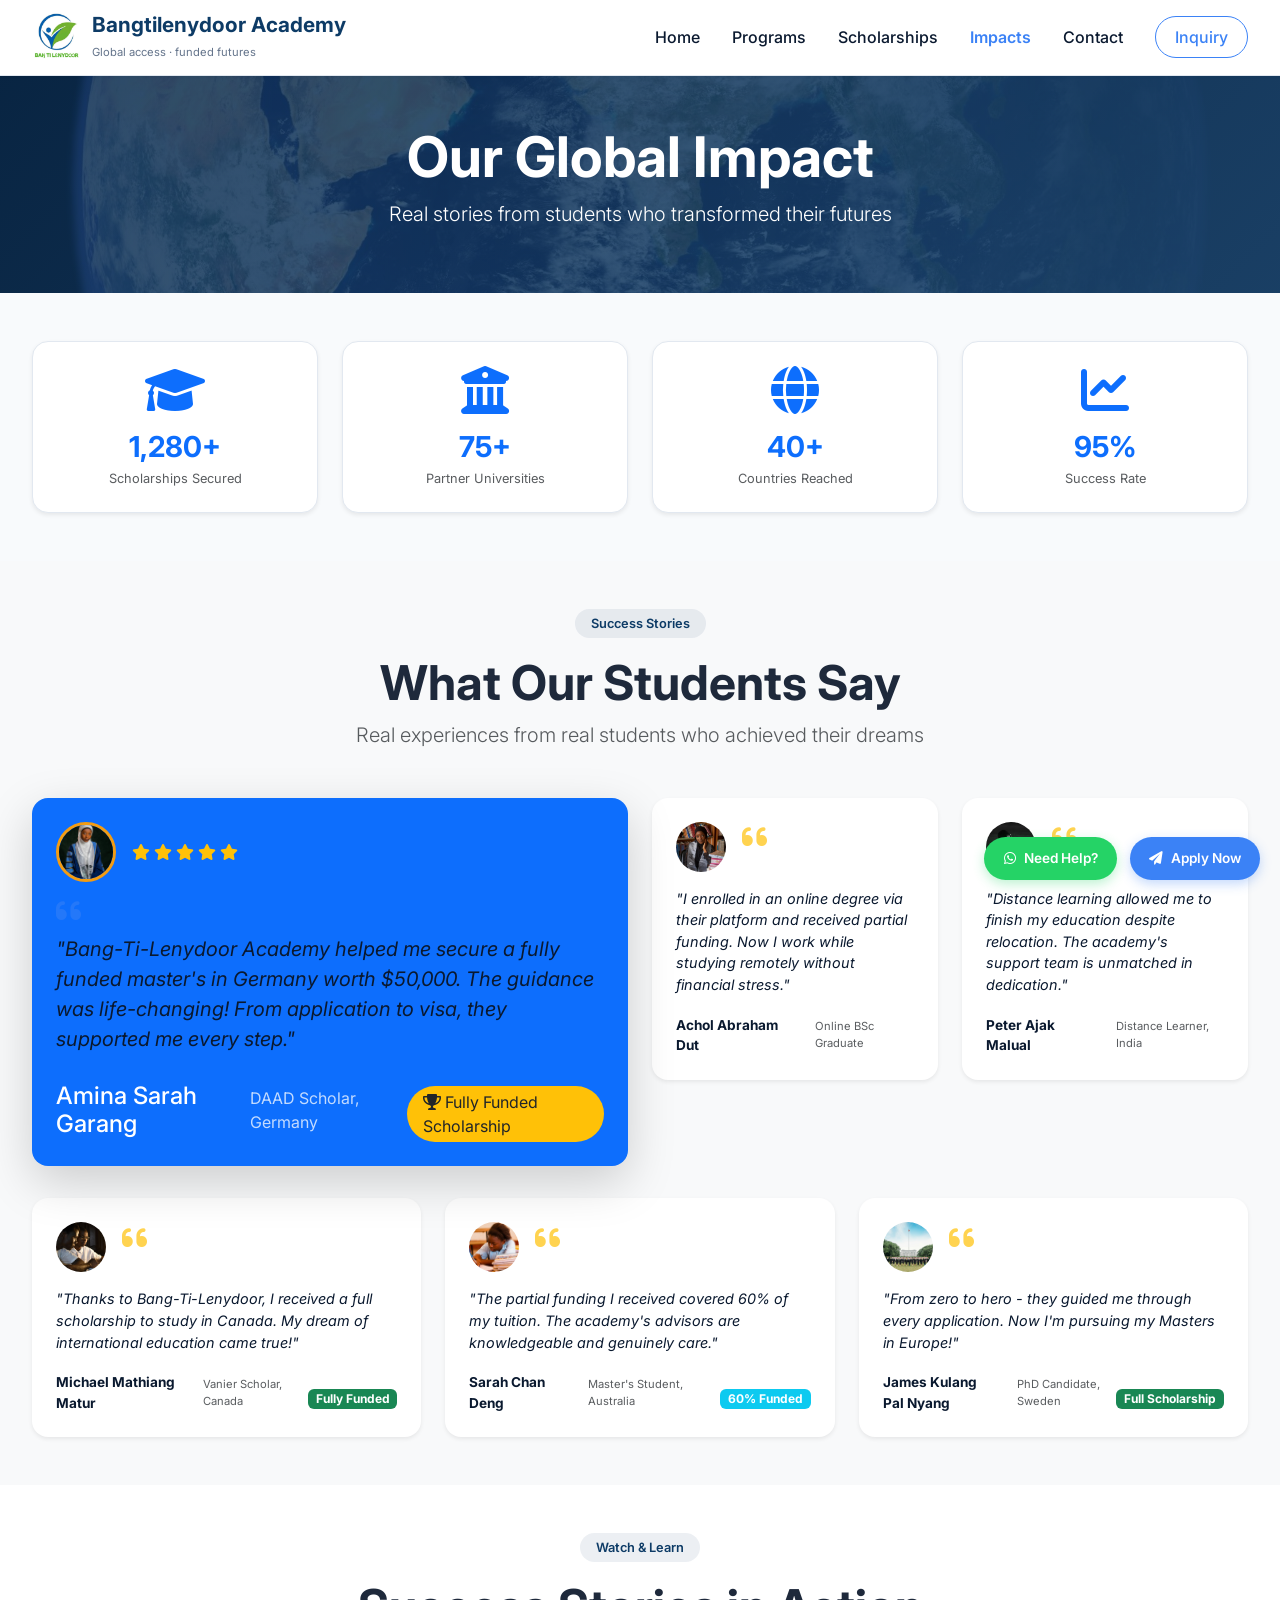
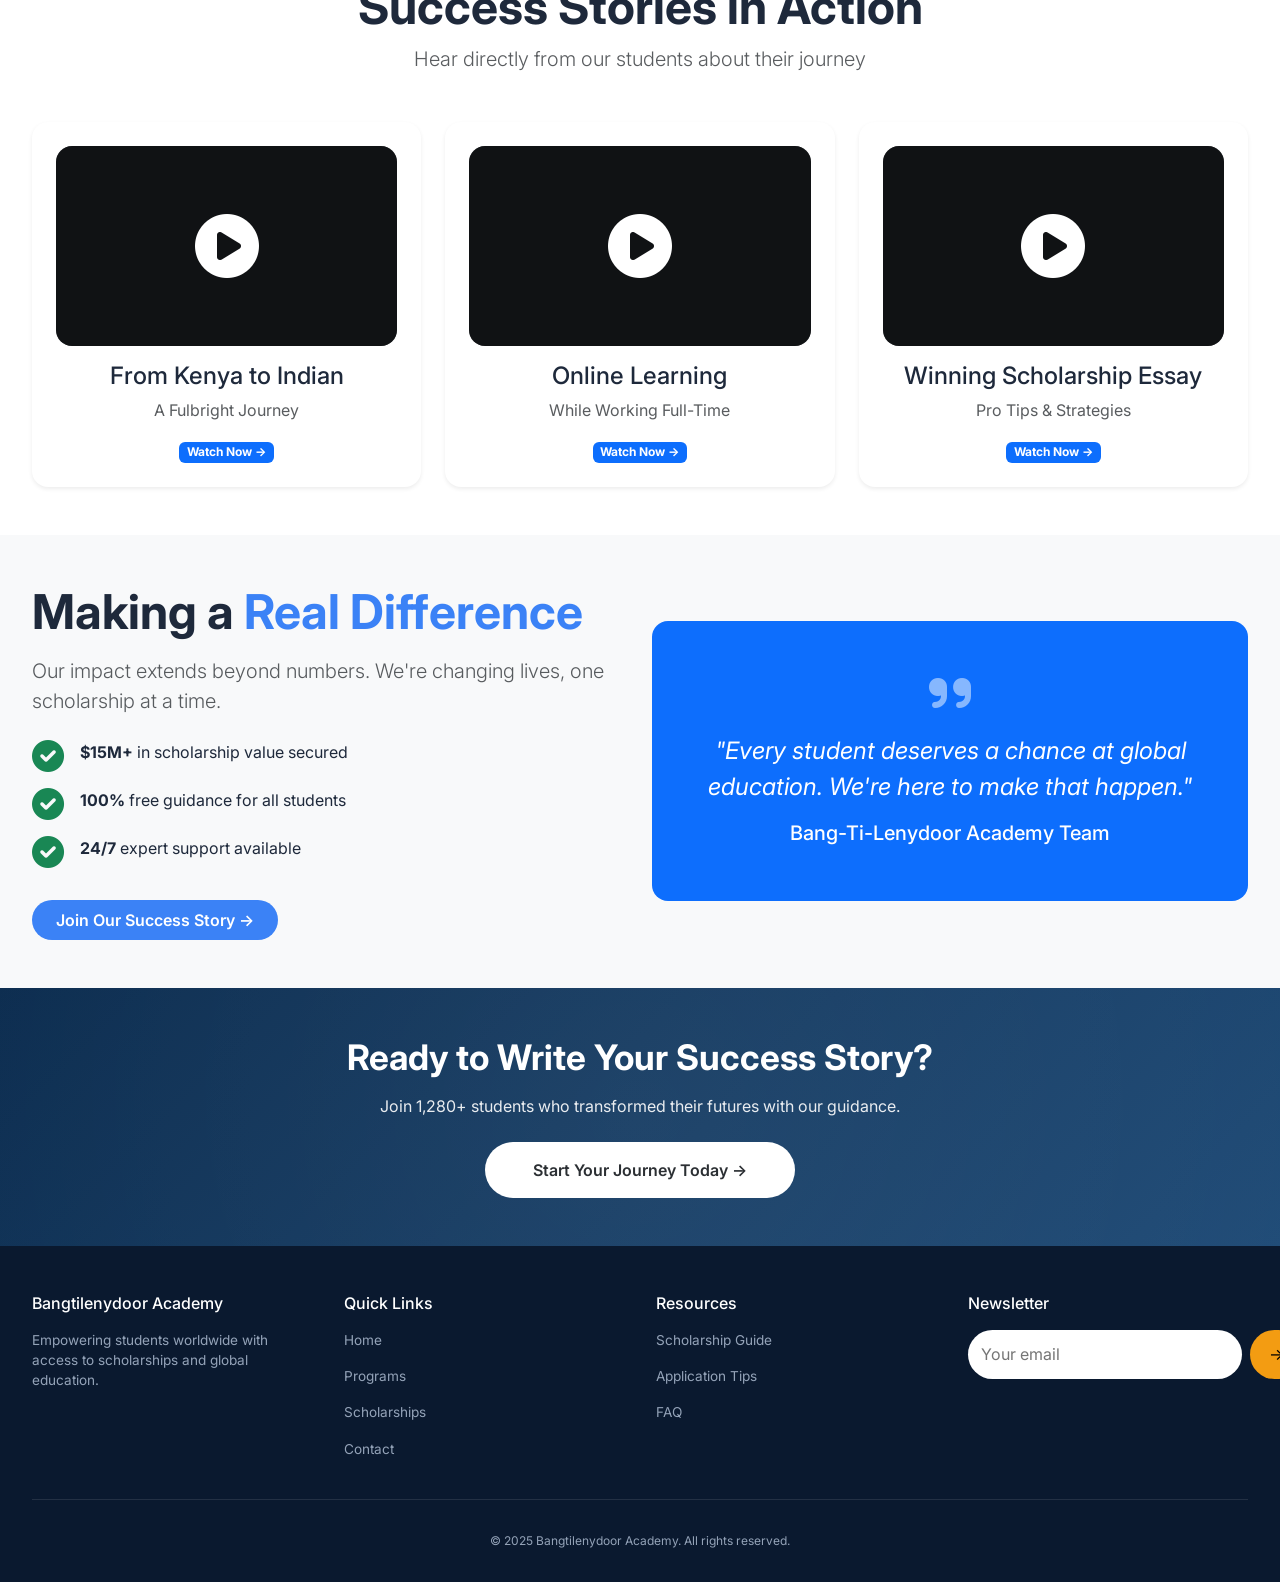
==== impacts.html @ 7f9dd04a "Add files via upload" ====
<!DOCTYPE html>
<html lang="en">
<head>
  <meta charset="UTF-8">
  <meta name="viewport" content="width=device-width, initial-scale=1.0">
  <title>Impacts | Bangtilenydoor Academy - Student Success Stories</title>
  <meta name="description" content="Read success stories from students who secured scholarships and transformed their lives with Bangtilenydoor Academy.">

  <!-- ============================================
  FAVICON FOR ALL DEVICES (Option 2 - Keep favicon_io folder)
  ============================================ -->
  <!-- Standard favicon -->
  <link rel="icon" type="image/x-icon" href="favicon_io/logo.ico">
  <link rel="icon" type="image/png" sizes="32x32" href="favicon_io/favicon-32x32.png">
  <link rel="icon" type="image/png" sizes="16x16" href="favicon_io/favicon-16x16.png">
  
  <!-- Apple Touch Icon (for iOS devices) -->
  <link rel="apple-touch-icon" sizes="180x180" href="favicon_io/apple-touch-icon.png">
  
  <!-- Android Chrome -->
  <link rel="manifest" href="favicon_io/site.webmanifest">
  
  <!-- Bootstrap CSS -->
  <link href="https://cdn.jsdelivr.net/npm/bootstrap@5.3.0/dist/css/bootstrap.min.css" rel="stylesheet">
  <!-- Font Awesome -->
  <link rel="stylesheet" href="https://cdnjs.cloudflare.com/ajax/libs/font-awesome/6.0.0-beta3/css/all.min.css">
  <!-- Google Fonts -->
  <link href="https://fonts.googleapis.com/css2?family=Inter:opsz,wght@14..32,300;14..32,400;14..32,600;14..32,700;14..32,800&display=swap" rel="stylesheet">
  <!-- Custom CSS -->
  <link rel="stylesheet" href="css/style.css">
</head>
<body>

<!-- Sticky CTA + WhatsApp -->
<div class="sticky-cta">
  <a href="https://wa.me/+256768864425" class="whatsapp-btn" target="_blank">
    <i class="fab fa-whatsapp"></i> Need Help?
  </a>
  <a href="inquiry.html" class="sticky-inquiry">
    <i class="fas fa-paper-plane"></i> Apply Now
  </a>
</div>

<header class="header">
  <div class="nav-container">
    <div class="logo">
      <a href="index.html">
        <div class="logo-wrapper">
          <img src="assets/logo.png" alt="Bangtilenydoor Academy Logo" class="logo-img" onerror="this.onerror=null; this.style.display='none'; this.nextElementSibling.style.display='flex';">
          <div class="logo-icon-fallback" style="display: none;">
            <i class="fas fa-graduation-cap"></i>
          </div>
          <div class="logo-text">
            <h1>Bangtilenydoor Academy</h1>
            <span>Global access · funded futures</span>
          </div>
        </div>
      </a>
    </div>
    <div class="mobile-toggle" id="mobileToggle">
      <i class="fas fa-bars"></i>
    </div>
    <div class="nav-links" id="navLinks">
      <a href="index.html">Home</a>
      <a href="programs.html">Programs</a>
      <a href="scholarships.html">Scholarships</a>
      <a href="impacts.html" class="active">Impacts</a>
      <a href="contact.html">Contact</a>
      <a href="inquiry.html" class="btn-outline-nav">Inquiry</a>
    </div>
  </div>
</header>

<main>
  <!-- Page Header with Background Image -->
  <section class="page-header py-5" style="background: linear-gradient(135deg, rgba(10,43,78,0.85), rgba(30,74,118,0.85)), url('assets/back1.jpg'); background-size: cover; background-position: center; color: white;">
    <div class="container text-center">
      <h1 class="display-4 fw-bold">Our Global Impact</h1>
      <p class="lead">Real stories from students who transformed their futures</p>
    </div>
  </section>

  <!-- Impact Stats Section -->
  <section class="impact-stats-section py-5">
    <div class="container">
      <div class="row g-4 text-center">
        <div class="col-md-3 col-6">
          <div class="stat-card bg-white p-4 rounded-4 shadow-sm">
            <i class="fas fa-graduation-cap fa-3x text-primary mb-3"></i>
            <div class="stat-number display-4 fw-bold text-primary">1,280+</div>
            <div class="stat-label text-muted">Scholarships Secured</div>
          </div>
        </div>
        <div class="col-md-3 col-6">
          <div class="stat-card bg-white p-4 rounded-4 shadow-sm">
            <i class="fas fa-university fa-3x text-primary mb-3"></i>
            <div class="stat-number display-4 fw-bold text-primary">75+</div>
            <div class="stat-label text-muted">Partner Universities</div>
          </div>
        </div>
        <div class="col-md-3 col-6">
          <div class="stat-card bg-white p-4 rounded-4 shadow-sm">
            <i class="fas fa-globe fa-3x text-primary mb-3"></i>
            <div class="stat-number display-4 fw-bold text-primary">40+</div>
            <div class="stat-label text-muted">Countries Reached</div>
          </div>
        </div>
        <div class="col-md-3 col-6">
          <div class="stat-card bg-white p-4 rounded-4 shadow-sm">
            <i class="fas fa-chart-line fa-3x text-primary mb-3"></i>
            <div class="stat-number display-4 fw-bold text-primary">95%</div>
            <div class="stat-label text-muted">Success Rate</div>
          </div>
        </div>
      </div>
    </div>
  </section>

  <!-- Testimonials Section -->
  <section class="testimonials-section py-5 bg-light">
    <div class="container">
      <div class="text-center mb-5">
        <span class="section-badge">Success Stories</span>
        <h2 class="display-5 fw-bold">What Our Students Say</h2>
        <p class="lead text-muted">Real experiences from real students who achieved their dreams</p>
      </div>

      <div class="row g-4">
        <!-- Featured Testimonial -->
        <div class="col-lg-6">
          <div class="testimonial-card featured bg-primary text-white p-4 rounded-4 shadow-lg h-100 position-relative overflow-hidden">
            <div class="d-flex align-items-center gap-3 mb-3">
              <div class="student-avatar" style="width: 60px; height: 60px; border-radius: 50%; overflow: hidden; border: 3px solid #f39c12;">
                <img src="assets/stud4.jpg" alt="Amina Sarah Garang" style="width: 100%; height: 100%; object-fit: cover;" onerror="this.src='https://randomuser.me/api/portraits/women/68.jpg'">
              </div>
              <div>
                <i class="fas fa-star text-warning"></i>
                <i class="fas fa-star text-warning"></i>
                <i class="fas fa-star text-warning"></i>
                <i class="fas fa-star text-warning"></i>
                <i class="fas fa-star text-warning"></i>
              </div>
            </div>
            <i class="fas fa-quote-left fa-2x opacity-50 mb-2"></i>
            <p class="fs-5">"Bang-Ti-Lenydoor Academy helped me secure a fully funded master's in Germany worth $50,000. The guidance was life-changing! From application to visa, they supported me every step."</p>
            <div class="testimonial-author mt-4">
              <h4 class="mb-0">Amina Sarah Garang</h4>
              <span class="opacity-75">DAAD Scholar, Germany</span>
              <div class="achievement-badge bg-warning text-dark d-inline-block mt-2 px-3 py-1 rounded-pill">
                <i class="fas fa-trophy"></i> Fully Funded Scholarship
              </div>
            </div>
          </div>
        </div>

        <div class="col-lg-6">
          <div class="row g-4">
            <div class="col-md-6">
              <div class="testimonial-card bg-white p-4 rounded-4 shadow-sm h-100">
                <div class="d-flex align-items-center gap-3 mb-3">
                  <div class="student-avatar" style="width: 50px; height: 50px; border-radius: 50%; overflow: hidden;">
                    <img src="assets/stud3.jpg" alt="Chol Abraham Dut" style="width: 100%; height: 100%; object-fit: cover;" onerror="this.src='https://randomuser.me/api/portraits/men/32.jpg'">
                  </div>
                  <i class="fas fa-quote-left fa-2x text-warning"></i>
                </div>
                <p>"I enrolled in an online degree via their platform and received partial funding. Now I work while studying remotely without financial stress."</p>
                <div class="testimonial-author mt-3">
                  <strong>Achol Abraham Dut</strong><br>
                  <small class="text-muted">Online BSc Graduate</small>
                </div>
              </div>
            </div>
            <div class="col-md-6">
              <div class="testimonial-card bg-white p-4 rounded-4 shadow-sm h-100">
                <div class="d-flex align-items-center gap-3 mb-3">
                  <div class="student-avatar" style="width: 50px; height: 50px; border-radius: 50%; overflow: hidden;">
                    <img src="assets/stud5.jpg" alt="Peter Ajak malual" style="width: 100%; height: 100%; object-fit: cover;" onerror="this.src='https://randomuser.me/api/portraits/men/45.jpg'">
                  </div>
                  <i class="fas fa-quote-left fa-2x text-warning"></i>
                </div>
                <p>"Distance learning allowed me to finish my education despite relocation. The academy's support team is unmatched in dedication."</p>
                <div class="testimonial-author mt-3">
                  <strong>Peter Ajak Malual</strong><br>
                  <small class="text-muted">Distance Learner, India</small>
                </div>
              </div>
            </div>
          </div>
        </div>
      </div>

      <!-- More Testimonials Grid -->
      <div class="row g-4 mt-2">
        <div class="col-md-4">
          <div class="testimonial-card bg-white p-4 rounded-4 shadow-sm h-100">
            <div class="d-flex align-items-center gap-3 mb-3">
              <div class="student-avatar" style="width: 50px; height: 50px; border-radius: 50%; overflow: hidden;">
                <img src="assets/stud6.jpg" alt="Michael Mathiang Matur" style="width: 100%; height: 100%; object-fit: cover;" onerror="this.src='https://randomuser.me/api/portraits/men/52.jpg'">
              </div>
              <i class="fas fa-quote-left fa-2x text-warning"></i>
            </div>
            <p>"Thanks to Bang-Ti-Lenydoor, I received a full scholarship to study in Canada. My dream of international education came true!"</p>
            <div class="testimonial-author mt-3">
              <strong>Michael Mathiang Matur</strong><br>
              <small class="text-muted">Vanier Scholar, Canada</small>
              <div class="mt-2"><span class="badge bg-success">Fully Funded</span></div>
            </div>
          </div>
        </div>
        <div class="col-md-4">
          <div class="testimonial-card bg-white p-4 rounded-4 shadow-sm h-100">
            <div class="d-flex align-items-center gap-3 mb-3">
              <div class="student-avatar" style="width: 50px; height: 50px; border-radius: 50%; overflow: hidden;">
                <img src="assets/stud2.jpg" alt="Sarah Chan Deng" style="width: 100%; height: 100%; object-fit: cover;" onerror="this.src='https://randomuser.me/api/portraits/women/89.jpg'">
              </div>
              <i class="fas fa-quote-left fa-2x text-warning"></i>
            </div>
            <p>"The partial funding I received covered 60% of my tuition. The academy's advisors are knowledgeable and genuinely care."</p>
            <div class="testimonial-author mt-3">
              <strong>Sarah Chan Deng</strong><br>
              <small class="text-muted">Master's Student, Australia</small>
              <div class="mt-2"><span class="badge bg-info">60% Funded</span></div>
            </div>
          </div>
        </div>
        <div class="col-md-4">
          <div class="testimonial-card bg-white p-4 rounded-4 shadow-sm h-100">
            <div class="d-flex align-items-center gap-3 mb-3">
              <div class="student-avatar" style="width: 50px; height: 50px; border-radius: 50%; overflow: hidden;">
                <img src="assets/stud1.jpg" alt="James Kulang Pal Nyang" style="width: 100%; height: 100%; object-fit: cover;" onerror="this.src='https://randomuser.me/api/portraits/men/55.jpg'">
              </div>
              <i class="fas fa-quote-left fa-2x text-warning"></i>
            </div>
            <p>"From zero to hero - they guided me through every application. Now I'm pursuing my Masters in Europe!"</p>
            <div class="testimonial-author mt-3">
              <strong>James Kulang Pal Nyang</strong><br>
              <small class="text-muted">PhD Candidate, Sweden</small>
              <div class="mt-2"><span class="badge bg-success">Full Scholarship</span></div>
            </div>
          </div>
        </div>
      </div>
    </div>
  </section>

  <!-- Video Testimonials Section -->
  <section class="video-testimonials py-5">
    <div class="container">
      <div class="text-center mb-5">
        <span class="section-badge">Watch & Learn</span>
        <h2 class="display-5 fw-bold">Success Stories in Action</h2>
        <p class="lead text-muted">Hear directly from our students about their journey</p>
      </div>
      <div class="row g-4">
        <div class="col-md-4">
          <div class="video-card bg-white p-4 rounded-4 shadow-sm text-center h-100">
            <div class="video-placeholder bg-dark rounded-4 position-relative overflow-hidden" style="height: 200px;">
              <i class="fas fa-play-circle fa-4x text-white position-absolute top-50 start-50 translate-middle"></i>
              <div class="video-overlay bg-black bg-opacity-50 w-100 h-100"></div>
            </div>
            <h4 class="mt-3">From Kenya to Indian</h4>
            <p class="text-muted">A Fulbright Journey</p>
            <span class="badge bg-primary">Watch Now →</span>
          </div>
        </div>
        <div class="col-md-4">
          <div class="video-card bg-white p-4 rounded-4 shadow-sm text-center h-100">
            <div class="video-placeholder bg-dark rounded-4 position-relative overflow-hidden" style="height: 200px;">
              <i class="fas fa-play-circle fa-4x text-white position-absolute top-50 start-50 translate-middle"></i>
              <div class="video-overlay bg-black bg-opacity-50 w-100 h-100"></div>
            </div>
            <h4 class="mt-3">Online Learning</h4>
            <p class="text-muted">While Working Full-Time</p>
            <span class="badge bg-primary">Watch Now →</span>
          </div>
        </div>
        <div class="col-md-4">
          <div class="video-card bg-white p-4 rounded-4 shadow-sm text-center h-100">
            <div class="video-placeholder bg-dark rounded-4 position-relative overflow-hidden" style="height: 200px;">
              <i class="fas fa-play-circle fa-4x text-white position-absolute top-50 start-50 translate-middle"></i>
              <div class="video-overlay bg-black bg-opacity-50 w-100 h-100"></div>
            </div>
            <h4 class="mt-3">Winning Scholarship Essay</h4>
            <p class="text-muted">Pro Tips & Strategies</p>
            <span class="badge bg-primary">Watch Now →</span>
          </div>
        </div>
      </div>
    </div>
  </section>

  <!-- Impact Numbers Section -->
  <section class="impact-numbers py-5 bg-light">
    <div class="container">
      <div class="row align-items-center g-4">
        <div class="col-lg-6">
          <h2 class="display-5 fw-bold mb-3">Making a <span class="highlight">Real Difference</span></h2>
          <p class="lead text-muted">Our impact extends beyond numbers. We're changing lives, one scholarship at a time.</p>
          <ul class="list-unstyled mt-4">
            <li class="mb-3 d-flex gap-3"><i class="fas fa-check-circle text-success fa-2x"></i> <span><strong>$15M+</strong> in scholarship value secured</span></li>
            <li class="mb-3 d-flex gap-3"><i class="fas fa-check-circle text-success fa-2x"></i> <span><strong>100%</strong> free guidance for all students</span></li>
            <li class="mb-3 d-flex gap-3"><i class="fas fa-check-circle text-success fa-2x"></i> <span><strong>24/7</strong> expert support available</span></li>
          </ul>
          <a href="inquiry.html" class="btn-primary rounded-pill px-4 py-2 d-inline-block mt-3">Join Our Success Story →</a>
        </div>
        <div class="col-lg-6">
          <div class="impact-quote bg-primary text-white p-5 rounded-4 text-center">
            <i class="fas fa-quote-right fa-3x opacity-50 mb-3"></i>
            <p class="fs-4 fst-italic">"Every student deserves a chance at global education. We're here to make that happen."</p>
            <h5 class="mt-3">Bang-Ti-Lenydoor Academy Team</h5>
          </div>
        </div>
      </div>
    </div>
  </section>

  <!-- CTA Section -->
  <section class="cta-section py-5" style="background: linear-gradient(135deg, #0a2b4e, #1e4a76); color: white;">
    <div class="container text-center">
      <h2 class="mb-3">Ready to Write Your Success Story?</h2>
      <p class="mb-4">Join 1,280+ students who transformed their futures with our guidance.</p>
      <a href="inquiry.html" class="btn-primary bg-white text-dark rounded-pill px-5 py-3">Start Your Journey Today →</a>
    </div>
  </section>
</main>

<!-- Footer -->
<footer class="footer">
  <div class="container">
    <div class="footer-grid">
      <div>
        <h4>Bangtilenydoor Academy</h4>
        <p style="margin-top: 1rem;">Empowering students worldwide with access to scholarships and global education.</p>
      </div>
      <div>
        <h4>Quick Links</h4>
        <div class="footer-links">
          <a href="index.html">Home</a>
          <a href="programs.html">Programs</a>
          <a href="scholarships.html">Scholarships</a>
          <a href="contact.html">Contact</a>
        </div>
      </div>
      <div>
        <h4>Resources</h4>
        <div class="footer-links">
          <a href="#">Scholarship Guide</a>
          <a href="#">Application Tips</a>
          <a href="#">FAQ</a>
        </div>
      </div>
      <div>
        <h4>Newsletter</h4>
        <form style="display: flex; gap: 0.5rem; margin-top: 1rem;">
          <input type="email" placeholder="Your email" style="padding: 0.8rem; border-radius: 30px; border: none; flex: 1;">
          <button style="background: #f39c12; border: none; padding: 0.8rem 1.2rem; border-radius: 30px;">→</button>
        </form>
      </div>
    </div>
    <div class="copyright">© 2025 Bangtilenydoor Academy. All rights reserved.</div>
  </div>
</footer>

<script src="https://cdn.jsdelivr.net/npm/bootstrap@5.3.0/dist/js/bootstrap.bundle.min.js"></script>
<script src="js/main.js"></script>
<script>
  // Mobile menu toggle
  const mobileToggle = document.getElementById('mobileToggle');
  const navLinks = document.getElementById('navLinks');

  if (mobileToggle) {
    mobileToggle.addEventListener('click', () => {
      navLinks.classList.toggle('active');
    });
  }

  // Newsletter Subscription
  const newsForm = document.getElementById('newsletterForm');
  const newsMsg = document.getElementById('newsMsg');
  if (newsForm) {
    newsForm.addEventListener('submit', (e) => {
      e.preventDefault();
      const email = document.getElementById('newsEmail').value;
      if (email && email.includes('@')) {
        newsMsg.innerHTML = '<span class="text-success">✅ Subscribed successfully! Check your inbox.</span>';
        newsForm.reset();
        setTimeout(() => newsMsg.innerHTML = '', 5000);
      }
    });
  }

  // Animate stats on scroll
  const statNumbers = document.querySelectorAll('.stat-number');
  const observerOptions = {
    threshold: 0.5,
    rootMargin: '0px'
  };

  const observer = new IntersectionObserver((entries) => {
    entries.forEach(entry => {
      if (entry.isIntersecting) {
        entry.target.style.opacity = '1';
        entry.target.style.transform = 'translateY(0)';
      }
    });
  }, observerOptions);

  statNumbers.forEach(stat => {
    stat.style.opacity = '0';
    stat.style.transform = 'translateY(20px)';
    stat.style.transition = 'all 0.6s ease';
    observer.observe(stat);
  });
</script>
</body>
</html>
---- css/style.css ----
/* ============================================
   BANGTILENYDOOR ACADEMY - COMPLETELY STATIC CSS
   Deep Blue Theme - NO Hover Effects, NO Transitions, NO Movement
   Includes: Index, Programs, Scholarships, Impacts, Contact, Inquiry
   ============================================ */

* {
  margin: 0;
  padding: 0;
  box-sizing: border-box;
}

body {
  font-family: 'Inter', sans-serif;
  background: #ffffff;
  color: #1e293b;
  line-height: 1.5;
}

:root {
  --primary-dark: #0a192f;
  --primary: #0d3b66;
  --primary-light: #1a4d8c;
  --accent: #3b82f6;
  --accent-dark: #2563eb;
  --accent-light: #60a5fa;
  --blue-light: #eff6ff;
  --white: #ffffff;
  --gray-light: #f8fafc;
  --gray: #64748b;
  --border: #e2e8f0;
}

/* ========== HEADER & NAVIGATION (COMPLETELY STATIC) ========== */
.header {
  position: sticky;
  top: 0;
  background: rgba(255, 255, 255, 0.95);
  backdrop-filter: blur(10px);
  box-shadow: 0 1px 3px rgba(0, 0, 0, 0.05);
  z-index: 1000;
  border-bottom: 1px solid var(--border);
  padding: 0.8rem 2rem;
}

.nav-container {
  max-width: 1280px;
  margin: 0 auto;
  display: flex;
  justify-content: space-between;
  align-items: center;
  flex-wrap: wrap;
}

.logo a {
  text-decoration: none;
}

.logo-wrapper {
  display: flex;
  align-items: center;
  gap: 12px;
}

.logo-img {
  height: 48px;
  width: auto;
  object-fit: contain;
}

.logo-icon-fallback {
  width: 48px;
  height: 48px;
  background: linear-gradient(135deg, var(--primary), var(--primary-light));
  border-radius: 12px;
  display: flex;
  align-items: center;
  justify-content: center;
}

.logo-icon-fallback i {
  font-size: 24px;
  color: white;
}

.logo-text h1 {
  font-size: 1.3rem;
  font-weight: 700;
  color: var(--primary);
  margin: 0;
  line-height: 1.2;
  text-decoration: none;
}

.logo-text span {
  font-size: 0.7rem;
  font-weight: 400;
  color: var(--gray);
}

.nav-links {
  display: flex;
  gap: 2rem;
  align-items: center;
}

.nav-links a {
  text-decoration: none;
  font-weight: 500;
  color: var(--primary-dark);
}

.nav-links a.active {
  color: var(--accent);
  font-weight: 600;
}

.btn-outline-nav {
  border: 1.5px solid var(--accent);
  padding: 0.5rem 1.2rem;
  border-radius: 40px;
  background: transparent;
  color: var(--accent) !important;
}

.mobile-toggle {
  display: none;
  font-size: 1.5rem;
  cursor: pointer;
  color: var(--primary);
}

/* ========== STICKY CTA (STATIC) ========== */
.sticky-cta {
  position: fixed;
  bottom: 20px;
  right: 20px;
  z-index: 1000;
  display: flex;
  gap: 0.8rem;
}

.whatsapp-btn {
  background: #25D366;
  color: white;
  padding: 0.7rem 1.2rem;
  border-radius: 50px;
  display: flex;
  align-items: center;
  gap: 0.5rem;
  text-decoration: none;
  font-weight: 600;
  font-size: 0.85rem;
  box-shadow: 0 4px 12px rgba(37, 211, 102, 0.3);
}

.sticky-inquiry {
  background: var(--accent);
  color: white;
  padding: 0.7rem 1.2rem;
  border-radius: 50px;
  display: flex;
  align-items: center;
  gap: 0.5rem;
  text-decoration: none;
  font-weight: 600;
  font-size: 0.85rem;
  box-shadow: 0 4px 12px rgba(59, 130, 246, 0.3);
}

/* ========== CONTAINER ========== */
.container {
  max-width: 1280px;
  margin: 0 auto;
  padding: 0 2rem;
}

/* ========== BUTTONS (STATIC) ========== */
.btn-primary {
  display: inline-block;
  background: var(--accent);
  color: white;
  padding: 0.8rem 2rem;
  border-radius: 50px;
  text-decoration: none;
  font-weight: 600;
  border: none;
  cursor: pointer;
}

/* ========== SECTION HEADER ========== */
.section-header {
  text-align: center;
  margin-bottom: 2.5rem;
}

.section-badge {
  display: inline-block;
  background: rgba(13, 59, 102, 0.08);
  color: var(--primary);
  padding: 0.3rem 1rem;
  border-radius: 50px;
  font-size: 0.8rem;
  font-weight: 600;
  margin-bottom: 1rem;
}

.section-header h2 {
  font-size: 2rem;
  font-weight: 700;
  color: var(--primary-dark);
}

.highlight {
  color: var(--accent);
}

/* ========== INDEX PAGE STYLES ========== */
/* Hero Section - Only animation allowed */
.hero-section {
  position: relative;
  min-height: 90vh;
  display: flex;
  align-items: center;
  text-align: center;
  overflow: hidden;
}

.hero-slideshow {
  position: absolute;
  top: 0;
  left: 0;
  width: 100%;
  height: 100%;
  z-index: 0;
}

.hero-slide {
  position: absolute;
  top: 0;
  left: 0;
  width: 100%;
  height: 100%;
  background-size: cover;
  background-position: center;
  opacity: 0;
  transition: opacity 1s ease-in-out;
}

.hero-slide.active {
  opacity: 1;
}

.hero-overlay {
  position: absolute;
  top: 0;
  left: 0;
  width: 100%;
  height: 100%;
  background: linear-gradient(135deg, rgba(10, 25, 47, 0.85), rgba(13, 59, 102, 0.9));
  z-index: 1;
}

.hero-section .container {
  position: relative;
  z-index: 2;
}

.hero-badge {
  display: inline-block;
  background: rgba(59, 130, 246, 0.15);
  backdrop-filter: blur(8px);
  padding: 0.4rem 1rem;
  border-radius: 50px;
  font-size: 0.8rem;
  color: var(--accent-light);
  margin-bottom: 1.5rem;
}

.hero-title {
  font-size: 3rem;
  font-weight: 800;
  color: white;
  margin-bottom: 1.5rem;
  line-height: 1.2;
}

.hero-description {
  font-size: 1.1rem;
  color: rgba(255, 255, 255, 0.9);
  max-width: 700px;
  margin: 0 auto 2rem;
}

.btn-hero {
  display: inline-block;
  background: var(--accent);
  color: white;
  padding: 0.9rem 2rem;
  border-radius: 50px;
  text-decoration: none;
  font-weight: 600;
}

/* About Section */
.about-section {
  padding: 80px 0;
  background: white;
}

.about-content h3 {
  font-size: 1.6rem;
  margin-bottom: 1rem;
  color: var(--primary);
}

.about-content p {
  color: var(--gray);
  line-height: 1.6;
  margin-bottom: 1rem;
}

.mission-text {
  font-size: 1.1rem;
  color: var(--primary) !important;
}

.about-list {
  list-style: none;
  padding: 0;
  margin: 1rem 0;
}

.about-list li {
  margin-bottom: 0.5rem;
  display: flex;
  align-items: center;
  gap: 0.5rem;
  color: var(--gray);
}

.about-list li i {
  color: var(--accent);
}

.quote-box {
  background: var(--blue-light);
  padding: 1.5rem;
  border-radius: 16px;
  border-left: 4px solid var(--accent);
  margin-top: 1.5rem;
}

.quote-box i {
  font-size: 1.5rem;
  color: var(--accent);
  margin-bottom: 0.5rem;
}

.quote-box p {
  font-style: italic;
  margin: 0;
  color: var(--primary-dark);
}

.about-image {
  position: relative;
  border-radius: 20px;
  overflow: hidden;
  box-shadow: 0 20px 30px -12px rgba(0, 0, 0, 0.1);
}

.about-image img {
  width: 100%;
  height: auto;
  display: block;
}

.image-badge {
  position: absolute;
  bottom: 20px;
  right: 20px;
  background: var(--accent);
  color: white;
  padding: 0.6rem 1rem;
  border-radius: 12px;
  text-align: center;
  font-weight: bold;
  font-size: 0.8rem;
}

/* Impact Stats - Static */
.impact-stats-section {
  padding: 60px 0;
  background: var(--gray-light);
}

.stats-grid {
  display: grid;
  grid-template-columns: repeat(auto-fit, minmax(180px, 1fr));
  gap: 1.5rem;
}

.stat-card {
  text-align: center;
  padding: 1.5rem;
  background: white;
  border-radius: 16px;
  border: 1px solid var(--border);
}

.stat-number {
  font-size: 1.8rem;
  font-weight: 800;
  color: var(--primary);
  margin-bottom: 0.3rem;
}

.stat-label {
  font-size: 0.8rem;
  color: var(--gray);
}

/* Destinations */
.destinations-section {
  padding: 60px 0;
  background: white;
}

.destinations-grid {
  display: flex;
  justify-content: center;
  gap: 1rem;
  flex-wrap: wrap;
}

.destination-item {
  display: flex;
  align-items: center;
  gap: 0.5rem;
  padding: 0.6rem 1.2rem;
  background: var(--gray-light);
  border-radius: 50px;
  font-weight: 500;
  font-size: 0.9rem;
  color: var(--primary);
}

/* Services Section - Static */
.services-section {
  padding: 80px 0;
  background: var(--gray-light);
}

.services-grid {
  display: grid;
  grid-template-columns: repeat(auto-fit, minmax(280px, 1fr));
  gap: 1.5rem;
}

.service-card {
  background: white;
  padding: 1.8rem;
  border-radius: 20px;
  text-align: center;
  border: 1px solid var(--border);
}

.service-card i {
  font-size: 2.2rem;
  color: var(--accent);
  margin-bottom: 1rem;
}

.service-card h3 {
  font-size: 1.2rem;
  margin-bottom: 0.5rem;
  color: var(--primary);
}

.service-card p {
  color: var(--gray);
  font-size: 0.85rem;
  line-height: 1.5;
}

/* Why Choose - Static */
.why-choose-section {
  padding: 80px 0;
  background: white;
}

.why-grid {
  display: grid;
  grid-template-columns: repeat(auto-fit, minmax(240px, 1fr));
  gap: 1rem;
  margin-bottom: 2rem;
}

.why-card {
  display: flex;
  align-items: center;
  gap: 0.8rem;
  padding: 1rem;
  background: var(--gray-light);
  border-radius: 12px;
  font-weight: 500;
  font-size: 0.9rem;
  color: var(--primary-dark);
}

.why-card i {
  color: var(--accent);
  font-size: 1.1rem;
}

.why-quote {
  background: linear-gradient(135deg, var(--primary), var(--primary-light));
  color: white;
  padding: 2rem;
  border-radius: 20px;
  max-width: 600px;
  margin: 0 auto;
}

.why-quote i {
  font-size: 1.8rem;
  color: var(--accent-light);
  margin-bottom: 0.5rem;
}

.why-quote p {
  font-size: 1.1rem;
  font-style: italic;
  margin: 0;
}

/* How It Works - Static */
.how-it-works {
  padding: 80px 0;
  background: var(--gray-light);
}

.steps-grid {
  display: grid;
  grid-template-columns: repeat(3, 1fr);
  gap: 1.5rem;
  margin-bottom: 2rem;
}

.step-card {
  text-align: center;
  padding: 1.8rem;
  background: white;
  border-radius: 20px;
  border: 1px solid var(--border);
}

.step-number {
  width: 45px;
  height: 45px;
  background: var(--accent);
  color: white;
  border-radius: 50%;
  display: flex;
  align-items: center;
  justify-content: center;
  font-size: 1.3rem;
  font-weight: 700;
  margin: 0 auto 1rem;
}

.step-card i {
  font-size: 1.8rem;
  color: var(--primary);
  margin-bottom: 0.8rem;
}

.step-card h3 {
  font-size: 1.1rem;
  margin-bottom: 0.5rem;
  color: var(--primary);
}

.step-card p {
  color: var(--gray);
  font-size: 0.85rem;
}

.steps-cta {
  text-align: center;
}

/* Form Section (Index Page) - Static */
.form-section {
  padding: 80px 0;
  background: white;
}

.form-card {
  background: white;
  padding: 2rem;
  border-radius: 24px;
  box-shadow: 0 20px 30px -12px rgba(0, 0, 0, 0.08);
  border: 1px solid var(--border);
}

.form-header {
  text-align: center;
  margin-bottom: 1.5rem;
}

.form-header i {
  font-size: 2rem;
  color: var(--accent);
  margin-bottom: 0.5rem;
}

.form-header h2 {
  font-size: 1.3rem;
  margin-bottom: 0.3rem;
  color: var(--primary);
}

.form-group input,
.form-group select {
  width: 100%;
  padding: 0.8rem;
  border: 1px solid var(--border);
  border-radius: 12px;
  margin-bottom: 1rem;
  font-family: inherit;
}

.form-checkbox {
  margin: 1rem 0;
  display: flex;
  align-items: center;
  gap: 0.5rem;
}

.form-checkbox label {
  font-size: 0.8rem;
  color: var(--gray);
}

.form-note {
  font-size: 0.75rem;
  color: var(--gray);
  text-align: center;
  margin: 1rem 0;
}

.btn-submit {
  width: 100%;
  background: var(--accent);
  color: white;
  padding: 0.8rem;
  border: none;
  border-radius: 50px;
  font-weight: 600;
  cursor: pointer;
}

.benefits-card {
  background: linear-gradient(135deg, var(--primary), var(--primary-light));
  color: white;
  padding: 1.8rem;
  border-radius: 24px;
  height: 100%;
}

.benefits-card h3 {
  font-size: 1.3rem;
  margin-bottom: 1rem;
}

.benefits-card ul {
  list-style: none;
  padding: 0;
}

.benefits-card li {
  margin-bottom: 0.6rem;
  display: flex;
  align-items: center;
  gap: 0.5rem;
  font-size: 0.85rem;
}

.benefits-card li i {
  color: var(--accent-light);
}

.benefits-quote {
  margin-top: 1rem;
  padding-top: 1rem;
  border-top: 1px solid rgba(255, 255, 255, 0.2);
  font-style: italic;
  font-size: 0.85rem;
}

/* Success Stories - Static */
.stories-section {
  padding: 80px 0;
  background: var(--gray-light);
}

.stories-grid {
  display: grid;
  grid-template-columns: repeat(3, 1fr);
  gap: 1.5rem;
}

.story-card {
  background: white;
  padding: 1.5rem;
  border-radius: 20px;
  border: 1px solid var(--border);
}

.story-card i {
  color: var(--accent);
  font-size: 1.3rem;
  margin-bottom: 0.8rem;
}

.story-card p {
  font-style: italic;
  margin-bottom: 1rem;
  color: var(--gray);
  font-size: 0.9rem;
}

.story-card h4 {
  margin-bottom: 0.2rem;
  font-size: 0.9rem;
  color: var(--primary);
}

.story-card span {
  font-size: 0.7rem;
  color: var(--gray);
}

/* Urgency Section - Static */
.urgency-section {
  padding: 60px 0;
  background: var(--blue-light);
  text-align: center;
}

.urgency-section i {
  font-size: 2.5rem;
  color: var(--accent);
  margin-bottom: 1rem;
}

.urgency-section h2 {
  font-size: 1.8rem;
  margin-bottom: 0.8rem;
  color: var(--primary-dark);
}

.urgency-timer {
  font-size: 1.8rem;
  font-weight: 700;
  background: white;
  display: inline-block;
  padding: 0.5rem 1.5rem;
  border-radius: 50px;
  margin: 1rem 0;
  color: var(--primary);
  box-shadow: 0 2px 8px rgba(0, 0, 0, 0.05);
}

.deadline-note {
  font-weight: 500;
  margin-bottom: 1rem;
  color: var(--gray);
}

.btn-urgent {
  display: inline-block;
  background: var(--accent);
  color: white;
  padding: 0.7rem 1.8rem;
  border-radius: 50px;
  text-decoration: none;
  font-weight: 600;
}

/* Final CTA - Static */
.final-cta {
  padding: 80px 0;
  background: linear-gradient(135deg, var(--primary), var(--primary-light));
  color: white;
  text-align: center;
}

.final-cta h2 {
  font-size: 2rem;
  margin-bottom: 0.8rem;
}

.final-cta ul {
  list-style: none;
  padding: 0;
  display: flex;
  justify-content: center;
  gap: 1.5rem;
  flex-wrap: wrap;
  margin: 1.5rem 0;
}

.final-cta ul li {
  font-size: 0.9rem;
}

.cta-buttons {
  display: flex;
  justify-content: center;
  gap: 1rem;
  flex-wrap: wrap;
}

.btn-secondary {
  display: inline-block;
  background: transparent;
  border: 2px solid white;
  color: white;
  padding: 0.7rem 1.5rem;
  border-radius: 50px;
  text-decoration: none;
  font-weight: 600;
}

/* ========== PROGRAMS PAGE STYLES (STATIC) ========== */
.programs-hero {
  background: linear-gradient(135deg, var(--primary), var(--primary-light));
  padding: 80px 0;
  text-align: center;
  color: white;
  position: relative;
  overflow: hidden;
}

.programs-hero::before {
  content: '';
  position: absolute;
  top: 0;
  left: 0;
  right: 0;
  bottom: 0;
  background: url('data:image/svg+xml,<svg xmlns="http://www.w3.org/2000/svg" viewBox="0 0 1440 320"><path fill="rgba(255,255,255,0.05)" fill-opacity="1" d="M0,96L48,112C96,128,192,160,288,160C384,160,480,128,576,122.7C672,117,768,139,864,154.7C960,171,1056,181,1152,165.3C1248,149,1344,107,1392,85.3L1440,64L1440,320L1392,320C1344,320,1248,320,1152,320C1056,320,960,320,864,320C768,320,672,320,576,320C480,320,384,320,288,320C192,320,96,320,48,320L0,320Z"></path></svg>') no-repeat bottom;
  background-size: cover;
  pointer-events: none;
}

.programs-hero .hero-badge {
  display: inline-block;
  background: rgba(255, 255, 255, 0.15);
  backdrop-filter: blur(10px);
  padding: 0.5rem 1.2rem;
  border-radius: 60px;
  font-size: 0.85rem;
  margin-bottom: 1.5rem;
}

.programs-hero .hero-title {
  font-size: 2.5rem;
  font-weight: 800;
  margin-bottom: 1.5rem;
  line-height: 1.3;
}

.programs-hero .highlight-accent {
  color: var(--accent-light);
}

.programs-hero .hero-description {
  font-size: 1.1rem;
  max-width: 800px;
  margin: 0 auto;
  opacity: 0.9;
  line-height: 1.6;
}

/* Mission Section - Static */
.mission-section {
  padding: 60px 0;
  background: white;
}

.mission-card {
  background: linear-gradient(135deg, var(--blue-light), #e0f2fe);
  border-radius: 28px;
  padding: 2.5rem;
  text-align: center;
  max-width: 800px;
  margin: 0 auto;
  border: 1px solid rgba(59, 130, 246, 0.2);
  box-shadow: 0 10px 25px -8px rgba(0, 0, 0, 0.05);
}

.mission-card i {
  font-size: 2.8rem;
  color: var(--accent);
  margin-bottom: 1rem;
}

.mission-card h2 {
  font-size: 1.8rem;
  margin-bottom: 1rem;
  color: var(--primary);
}

.mission-card p {
  font-size: 1rem;
  color: var(--gray);
  line-height: 1.6;
}

/* Programs Grid Section */
.programs-section {
  padding: 80px 0;
  background: var(--gray-light);
}

/* Program Cards - Static */
.program-card {
  background: white;
  border-radius: 24px;
  padding: 1.8rem;
  height: 100%;
  border: 1px solid var(--border);
  position: relative;
  overflow: hidden;
}

.program-card::before {
  content: '';
  position: absolute;
  top: 0;
  left: 0;
  right: 0;
  height: 3px;
  background: linear-gradient(90deg, var(--accent), var(--accent-dark));
}

.program-icon {
  width: 60px;
  height: 60px;
  background: rgba(59, 130, 246, 0.1);
  border-radius: 18px;
  display: flex;
  align-items: center;
  justify-content: center;
  margin-bottom: 1.2rem;
}

.program-icon i {
  font-size: 1.6rem;
  color: var(--accent);
}

.program-card h3 {
  font-size: 1.3rem;
  font-weight: 700;
  margin-bottom: 0.8rem;
  color: var(--primary);
}

.program-card > p {
  color: var(--gray);
  margin-bottom: 1rem;
  font-size: 0.85rem;
  line-height: 1.5;
}

.program-features {
  list-style: none;
  padding: 0;
  margin: 1rem 0;
}

.program-features li {
  margin-bottom: 0.6rem;
  font-size: 0.8rem;
  color: var(--gray);
  display: flex;
  align-items: center;
  gap: 0.6rem;
}

.program-features li i {
  color: var(--accent);
  font-size: 0.7rem;
  flex-shrink: 0;
}

.btn-program {
  display: inline-flex;
  align-items: center;
  gap: 0.5rem;
  background: var(--accent);
  color: white;
  padding: 0.6rem 1.3rem;
  border-radius: 50px;
  text-decoration: none;
  font-weight: 600;
  font-size: 0.8rem;
  margin-top: 1rem;
  border: none;
  cursor: pointer;
}

/* Why Choose Cards - Static */
.choose-card {
  text-align: center;
  padding: 1.8rem 1rem;
  background: var(--gray-light);
  border-radius: 20px;
  border: 1px solid var(--border);
  height: 100%;
}

.choose-card i {
  font-size: 2.2rem;
  color: var(--accent);
  margin-bottom: 1rem;
}

.choose-card h4 {
  font-size: 1rem;
  font-weight: 700;
  margin-bottom: 0.5rem;
  color: var(--primary-dark);
}

.choose-card p {
  font-size: 0.75rem;
  color: var(--gray);
  margin: 0;
}

/* CTA Section - Static */
.cta-section {
  background: linear-gradient(135deg, var(--primary), var(--primary-light));
  padding: 70px 0;
  text-align: center;
  color: white;
  position: relative;
  overflow: hidden;
}

.cta-section::before {
  content: '';
  position: absolute;
  top: -50%;
  left: -50%;
  width: 200%;
  height: 200%;
  background: radial-gradient(circle, rgba(255,255,255,0.05) 0%, transparent 70%);
  pointer-events: none;
}

.cta-section h2 {
  font-size: 2.2rem;
  margin-bottom: 1rem;
  font-weight: 700;
}

.cta-section p {
  font-size: 1rem;
  margin-bottom: 1.5rem;
  opacity: 0.9;
}

.btn-cta {
  display: inline-block;
  background: var(--accent);
  color: white;
  padding: 0.9rem 2rem;
  border-radius: 50px;
  text-decoration: none;
  font-weight: 700;
  border: none;
  cursor: pointer;
}

/* ========== SCHOLARSHIPS PAGE STYLES (STATIC) ========== */
.scholarship-card {
  background: white;
  border-radius: 20px;
  padding: 1.8rem;
  height: 100%;
  border: 1px solid var(--border);
}

.scholarship-list {
  list-style: none;
  padding: 0;
  margin: 1rem 0;
}

.scholarship-list li {
  margin-bottom: 0.6rem;
  display: flex;
  align-items: center;
  gap: 0.5rem;
  font-size: 0.85rem;
  color: var(--gray);
}

.scholarship-list li i {
  color: var(--accent);
}

.tip-card {
  text-align: center;
  padding: 1.5rem;
  background: white;
  border-radius: 16px;
  border: 1px solid var(--border);
  height: 100%;
}

.tip-card i {
  font-size: 2rem;
  color: var(--accent);
  margin-bottom: 1rem;
}

.tip-card h4 {
  font-size: 1rem;
  margin-bottom: 0.5rem;
  color: var(--primary);
}

.tip-card p {
  font-size: 0.8rem;
  color: var(--gray);
}

/* ========== CONTACT PAGE STYLES (STATIC) ========== */
.contact-info-card {
  background: white;
  padding: 1.8rem;
  border-radius: 20px;
  border: 1px solid var(--border);
  height: 100%;
}

.contact-detail {
  margin-bottom: 1.2rem;
  display: flex;
  align-items: flex-start;
  gap: 1rem;
}

.contact-detail i {
  width: 35px;
  color: var(--accent);
  font-size: 1.1rem;
  margin-top: 0.2rem;
}

.social-icon {
  width: 40px;
  height: 40px;
  background: var(--primary);
  border-radius: 50%;
  display: flex;
  align-items: center;
  justify-content: center;
  color: white;
  text-decoration: none;
}

/* ========== INQUIRY PAGE STYLES ========== */
.inquiry-hero {
  background: linear-gradient(135deg, var(--primary), var(--primary-light));
  padding: 80px 0;
  text-align: center;
  color: white;
  position: relative;
  overflow: hidden;
}

.inquiry-hero::before {
  content: '';
  position: absolute;
  top: 0;
  left: 0;
  right: 0;
  bottom: 0;
  background: url('data:image/svg+xml,<svg xmlns="http://www.w3.org/2000/svg" viewBox="0 0 1440 320"><path fill="rgba(255,255,255,0.05)" fill-opacity="1" d="M0,96L48,112C96,128,192,160,288,160C384,160,480,128,576,122.7C672,117,768,139,864,154.7C960,171,1056,181,1152,165.3C1248,149,1344,107,1392,85.3L1440,64L1440,320L1392,320C1344,320,1248,320,1152,320C1056,320,960,320,864,320C768,320,672,320,576,320C480,320,384,320,288,320C192,320,96,320,48,320L0,320Z"></path></svg>') no-repeat bottom;
  background-size: cover;
  pointer-events: none;
}

.floating-shape {
  position: absolute;
  border-radius: 50%;
  background: rgba(255, 255, 255, 0.03);
  pointer-events: none;
}

.floating-shape-1 {
  width: 300px;
  height: 300px;
  top: -100px;
  right: -100px;
  animation: float 20s ease-in-out infinite;
}

.floating-shape-2 {
  width: 200px;
  height: 200px;
  bottom: -50px;
  left: -50px;
  animation: float 15s ease-in-out infinite reverse;
}

@keyframes float {
  0%, 100% { transform: translate(0, 0); }
  50% { transform: translate(30px, 20px); }
}

.inquiry-hero .hero-badge {
  display: inline-block;
  background: rgba(255, 255, 255, 0.15);
  backdrop-filter: blur(10px);
  padding: 0.5rem 1.2rem;
  border-radius: 60px;
  font-size: 0.85rem;
  margin-bottom: 1.5rem;
}

.inquiry-hero .hero-title {
  font-size: 3rem;
  font-weight: 800;
  margin-bottom: 1rem;
}

.inquiry-hero .highlight-accent {
  color: var(--accent-light);
}

.inquiry-hero .hero-description {
  font-size: 1.1rem;
  opacity: 0.9;
  max-width: 700px;
  margin: 0 auto;
}

/* Inquiry Form Section */
.inquiry-section {
  padding: 80px 0;
  background: var(--gray-light);
}

/* Progress Steps - Static */
.progress-steps {
  display: flex;
  justify-content: space-between;
  margin-bottom: 2rem;
  position: relative;
  padding: 0 1rem;
}

.progress-steps::before {
  content: '';
  position: absolute;
  top: 20px;
  left: 60px;
  right: 60px;
  height: 2px;
  background: linear-gradient(90deg, var(--accent) 0%, var(--border) 100%);
  z-index: 0;
}

.step-item {
  text-align: center;
  position: relative;
  z-index: 1;
  flex: 1;
}

.step-circle {
  width: 40px;
  height: 40px;
  background: white;
  border: 2px solid var(--border);
  border-radius: 50%;
  display: flex;
  align-items: center;
  justify-content: center;
  margin: 0 auto 8px;
  font-weight: bold;
  color: var(--gray);
}

.step-circle.active {
  background: var(--accent);
  border-color: var(--accent);
  color: white;
  box-shadow: 0 0 0 4px rgba(59, 130, 246, 0.2);
}

.step-label {
  font-size: 0.7rem;
  color: var(--gray);
  font-weight: 500;
}

.step-label.active {
  color: var(--primary);
  font-weight: 600;
}

/* Form Elements */
.form-label {
  font-weight: 600;
  margin-bottom: 0.5rem;
  color: var(--primary-dark);
  font-size: 0.85rem;
}

.form-control, .form-select {
  border: 1px solid var(--border);
  border-radius: 12px;
  padding: 0.75rem 1rem;
  font-size: 0.9rem;
}

.form-control:focus, .form-select:focus {
  border-color: var(--accent);
  outline: none;
  box-shadow: 0 0 0 3px rgba(59, 130, 246, 0.1);
}

textarea.form-control {
  border-radius: 16px;
  resize: vertical;
}

.form-check {
  margin: 1rem 0;
}

.form-check-input {
  width: 18px;
  height: 18px;
  margin-top: 0.15rem;
  cursor: pointer;
  accent-color: var(--accent);
}

.form-check-label {
  font-size: 0.85rem;
  color: var(--gray);
  cursor: pointer;
}

.alert-success {
  background: #d4edda;
  color: #155724;
  padding: 0.8rem;
  border-radius: 12px;
  font-size: 0.85rem;
  border-left: 4px solid #28a745;
}

.alert-danger {
  background: #f8d7da;
  color: #721c24;
  padding: 0.8rem;
  border-radius: 12px;
  font-size: 0.85rem;
  border-left: 4px solid #dc3545;
}

/* Benefits Sidebar - Static */
.benefit-item {
  display: flex;
  align-items: center;
  gap: 1rem;
  margin-bottom: 1rem;
  padding: 0.5rem;
  border-radius: 12px;
}

.benefit-icon-small {
  width: 40px;
  height: 40px;
  background: rgba(255, 255, 255, 0.15);
  border-radius: 12px;
  display: flex;
  align-items: center;
  justify-content: center;
  flex-shrink: 0;
}

.benefit-icon-small i {
  font-size: 1.2rem;
  color: var(--accent-light);
}

.benefit-item strong {
  display: block;
  font-size: 0.9rem;
}

.benefit-item small {
  font-size: 0.7rem;
  opacity: 0.8;
}

/* Stats Card - Static */
.stats-card {
  background: white;
  padding: 1.5rem;
  border-radius: 20px;
  box-shadow: 0 5px 15px rgba(0, 0, 0, 0.05);
  margin-bottom: 1.5rem;
  border: 1px solid var(--border);
}

.stats-grid {
  display: grid;
  grid-template-columns: repeat(2, 1fr);
  gap: 1rem;
  text-align: center;
}

.stat-item .stat-number {
  font-size: 1.5rem;
  font-weight: 800;
  color: var(--primary);
}

.stat-item .stat-label {
  font-size: 0.7rem;
  color: var(--gray);
}

/* Testimonial Card - Static */
.testimonial-card {
  background: var(--blue-light);
  padding: 1.5rem;
  border-radius: 20px;
}

.testimonial-card i.fa-quote-left {
  font-size: 1.8rem;
  color: var(--accent);
  margin-bottom: 1rem;
  opacity: 0.7;
}

.testimonial-card p {
  font-style: italic;
  margin-bottom: 1.2rem;
  color: var(--primary-dark);
  font-size: 0.9rem;
  line-height: 1.5;
}

.testimonial-author {
  display: flex;
  align-items: center;
  gap: 0.8rem;
}

.author-avatar {
  width: 45px;
  height: 45px;
  background: var(--primary);
  border-radius: 50%;
  display: flex;
  align-items: center;
  justify-content: center;
  color: white;
}

.author-avatar i {
  font-size: 1.3rem;
}

.testimonial-author strong {
  display: block;
  font-size: 0.85rem;
  color: var(--primary-dark);
}

.testimonial-author small {
  font-size: 0.7rem;
  color: var(--gray);
}

.stars {
  color: var(--accent);
  font-size: 0.7rem;
  margin-top: 0.2rem;
}

/* FAQ Section - Static */
.faq-section {
  padding: 80px 0;
  background: white;
}

.faq-header {
  text-align: center;
  margin-bottom: 3rem;
}

.faq-header h2 {
  font-size: 2rem;
  font-weight: 700;
  color: var(--primary-dark);
  margin-bottom: 0.5rem;
}

.faq-header p {
  color: var(--gray);
}

.faq-grid {
  display: grid;
  grid-template-columns: repeat(2, 1fr);
  gap: 1.5rem;
}

.faq-item {
  background: var(--gray-light);
  padding: 1.5rem;
  border-radius: 20px;
  border: 1px solid var(--border);
}

.faq-item i {
  font-size: 1.8rem;
  color: var(--accent);
  margin-bottom: 0.8rem;
}

.faq-item h4 {
  font-size: 1rem;
  margin-bottom: 0.5rem;
  color: var(--primary);
}

.faq-item p {
  color: var(--gray);
  font-size: 0.85rem;
  line-height: 1.5;
  margin: 0;
}

/* ========== FOOTER (ALL PAGES) ========== */
.footer {
  background: var(--primary-dark);
  color: #94a3b8;
  padding: 3rem 0 2rem;
}

.footer-grid {
  display: grid;
  grid-template-columns: repeat(auto-fit, minmax(220px, 1fr));
  gap: 2rem;
  margin-bottom: 2rem;
}

.footer h4 {
  color: white;
  font-size: 1rem;
  margin-bottom: 1rem;
}

.footer a {
  color: #94a3b8;
  text-decoration: none;
  font-size: 0.85rem;
  display: block;
  margin-bottom: 0.5rem;
}

.footer a:hover {
  color: var(--accent);
}

.footer p {
  font-size: 0.85rem;
  line-height: 1.5;
}

.footer-links {
  display: flex;
  flex-direction: column;
  gap: 0.5rem;
}

.newsletter-form {
  display: flex;
  gap: 0.5rem;
  margin-top: 0.5rem;
}

.newsletter-form input {
  flex: 1;
  padding: 0.7rem;
  border-radius: 50px;
  border: none;
  background: rgba(255, 255, 255, 0.1);
  color: white;
}

.newsletter-form input::placeholder {
  color: #94a3b8;
}

.newsletter-form button {
  background: var(--accent);
  border: none;
  padding: 0.7rem 1.2rem;
  border-radius: 50px;
  cursor: pointer;
  font-weight: bold;
  color: white;
}

.copyright {
  text-align: center;
  padding-top: 2rem;
  border-top: 1px solid rgba(255, 255, 255, 0.1);
  font-size: 0.75rem;
}

/* ========== RESPONSIVE (ALL PAGES) ========== */
@media (max-width: 768px) {
  .mobile-toggle {
    display: block;
  }
  
  .nav-links {
    display: none;
    position: absolute;
    top: 70px;
    left: 0;
    width: 100%;
    background: white;
    flex-direction: column;
    padding: 1rem;
    gap: 1rem;
    box-shadow: 0 10px 20px rgba(0, 0, 0, 0.05);
    border-bottom: 1px solid var(--border);
  }
  
  .nav-links.active {
    display: flex;
  }
  
  .hero-title {
    font-size: 1.8rem;
  }
  
  .hero-description {
    font-size: 0.95rem;
    padding: 0 15px;
  }
  
  .steps-grid,
  .stories-grid,
  .services-grid,
  .programs-grid {
    grid-template-columns: 1fr;
  }
  
  .section-header h2 {
    font-size: 1.5rem;
  }
  
  .final-cta h2 {
    font-size: 1.5rem;
  }
  
  .urgency-timer {
    font-size: 1.2rem;
  }
  
  .stats-grid {
    grid-template-columns: repeat(2, 1fr);
  }
  
  .about-section,
  .programs-section,
  .services-section {
    padding: 40px 0;
  }
  
  .logo-img {
    height: 40px;
  }
  
  .footer-grid {
    grid-template-columns: 1fr;
    text-align: center;
  }
  
  .footer-links {
    align-items: center;
  }
  
  .newsletter-form {
    justify-content: center;
  }
  
  .contact-detail {
    flex-direction: column;
    align-items: center;
    text-align: center;
  }
  
  .inquiry-form-card {
    padding: 1.5rem;
  }
  
  .progress-steps {
    display: none;
  }
  
  .faq-grid {
    grid-template-columns: 1fr;
  }
  
  .programs-hero .hero-title {
    font-size: 1.6rem;
  }
  
  .programs-hero .hero-description {
    font-size: 0.9rem;
    padding: 0 20px;
  }
  
  .mission-card {
    padding: 1.5rem;
    margin: 0 15px;
  }
  
  .mission-card h2 {
    font-size: 1.4rem;
  }
  
  .program-card {
    padding: 1.5rem;
  }
  
  .program-card h3 {
    font-size: 1.1rem;
  }
  
  .cta-section h2 {
    font-size: 1.5rem;
  }
  
  .choose-card {
    padding: 1.2rem 0.8rem;
  }
  
  .inquiry-hero .hero-title {
    font-size: 1.8rem;
  }
  
  .form-card {
    padding: 1.5rem;
  }
  
  .benefit-item {
    padding: 0.3rem;
  }
}

@media (max-width: 480px) {
  .programs-hero .hero-title {
    font-size: 1.3rem;
  }
  
  .program-features li {
    font-size: 0.7rem;
  }
  
  .btn-program {
    font-size: 0.7rem;
    padding: 0.5rem 1rem;
  }
}
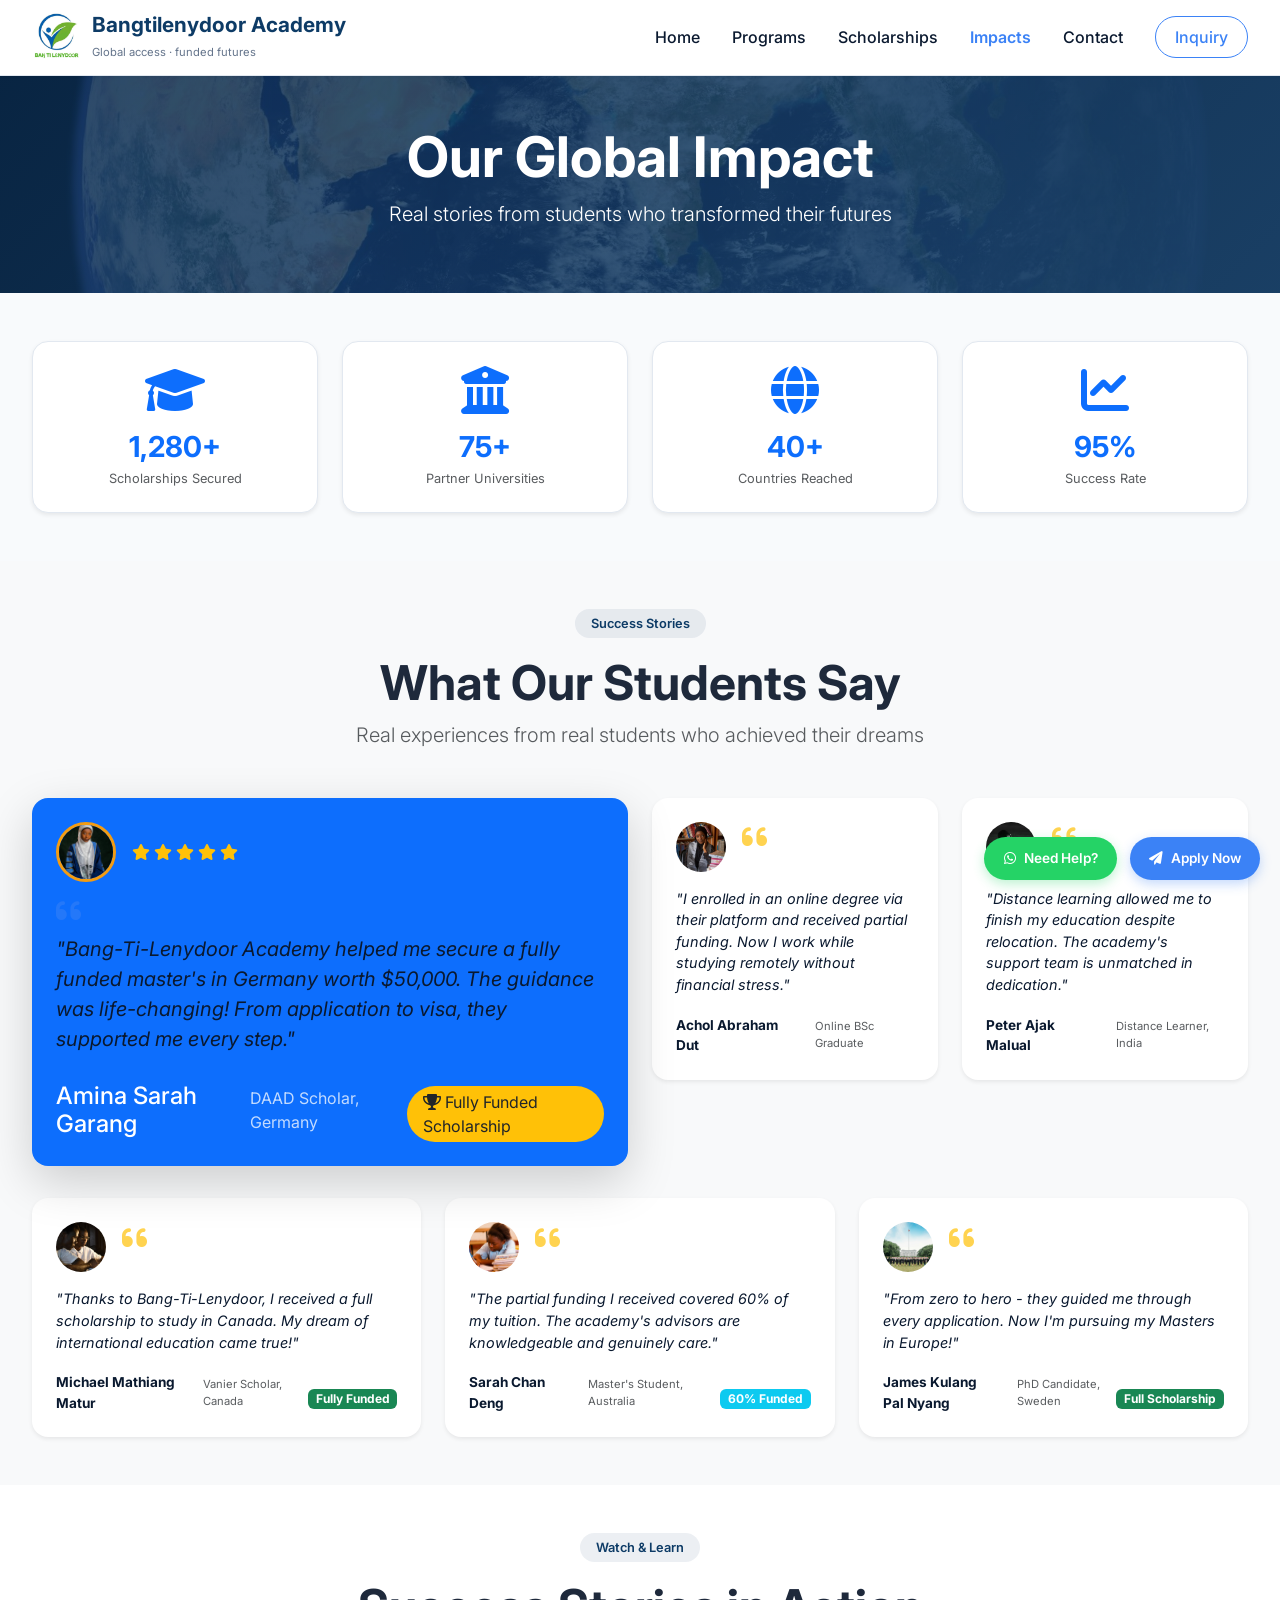
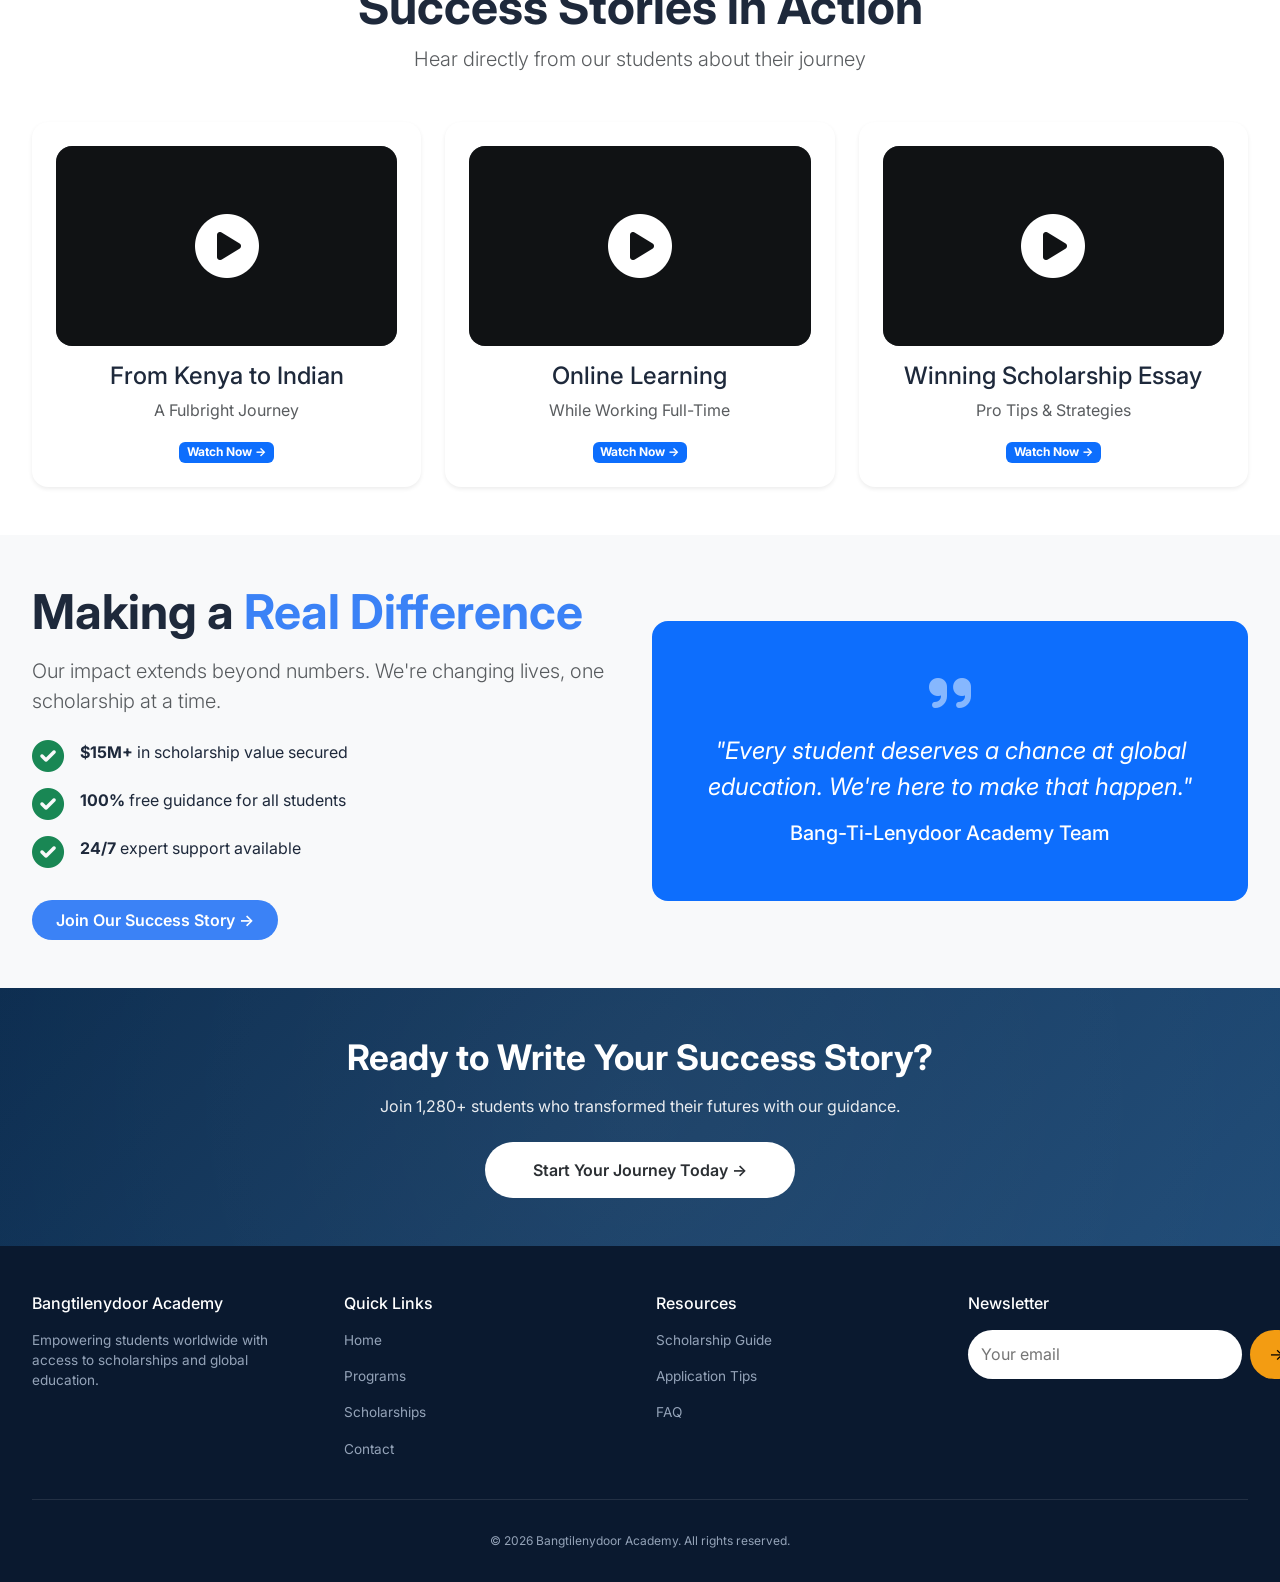
==== commit 599b9e89: "Update impacts.html" ====
--- a/impacts.html
+++ b/impacts.html
@@ -357,7 +357,7 @@
         </form>
       </div>
     </div>
-    <div class="copyright">© 2025 Bangtilenydoor Academy. All rights reserved.</div>
+    <div class="copyright">© 2026 Bangtilenydoor Academy. All rights reserved.</div>
   </div>
 </footer>
 
@@ -413,4 +413,4 @@
   });
 </script>
 </body>
-</html>+</html>
